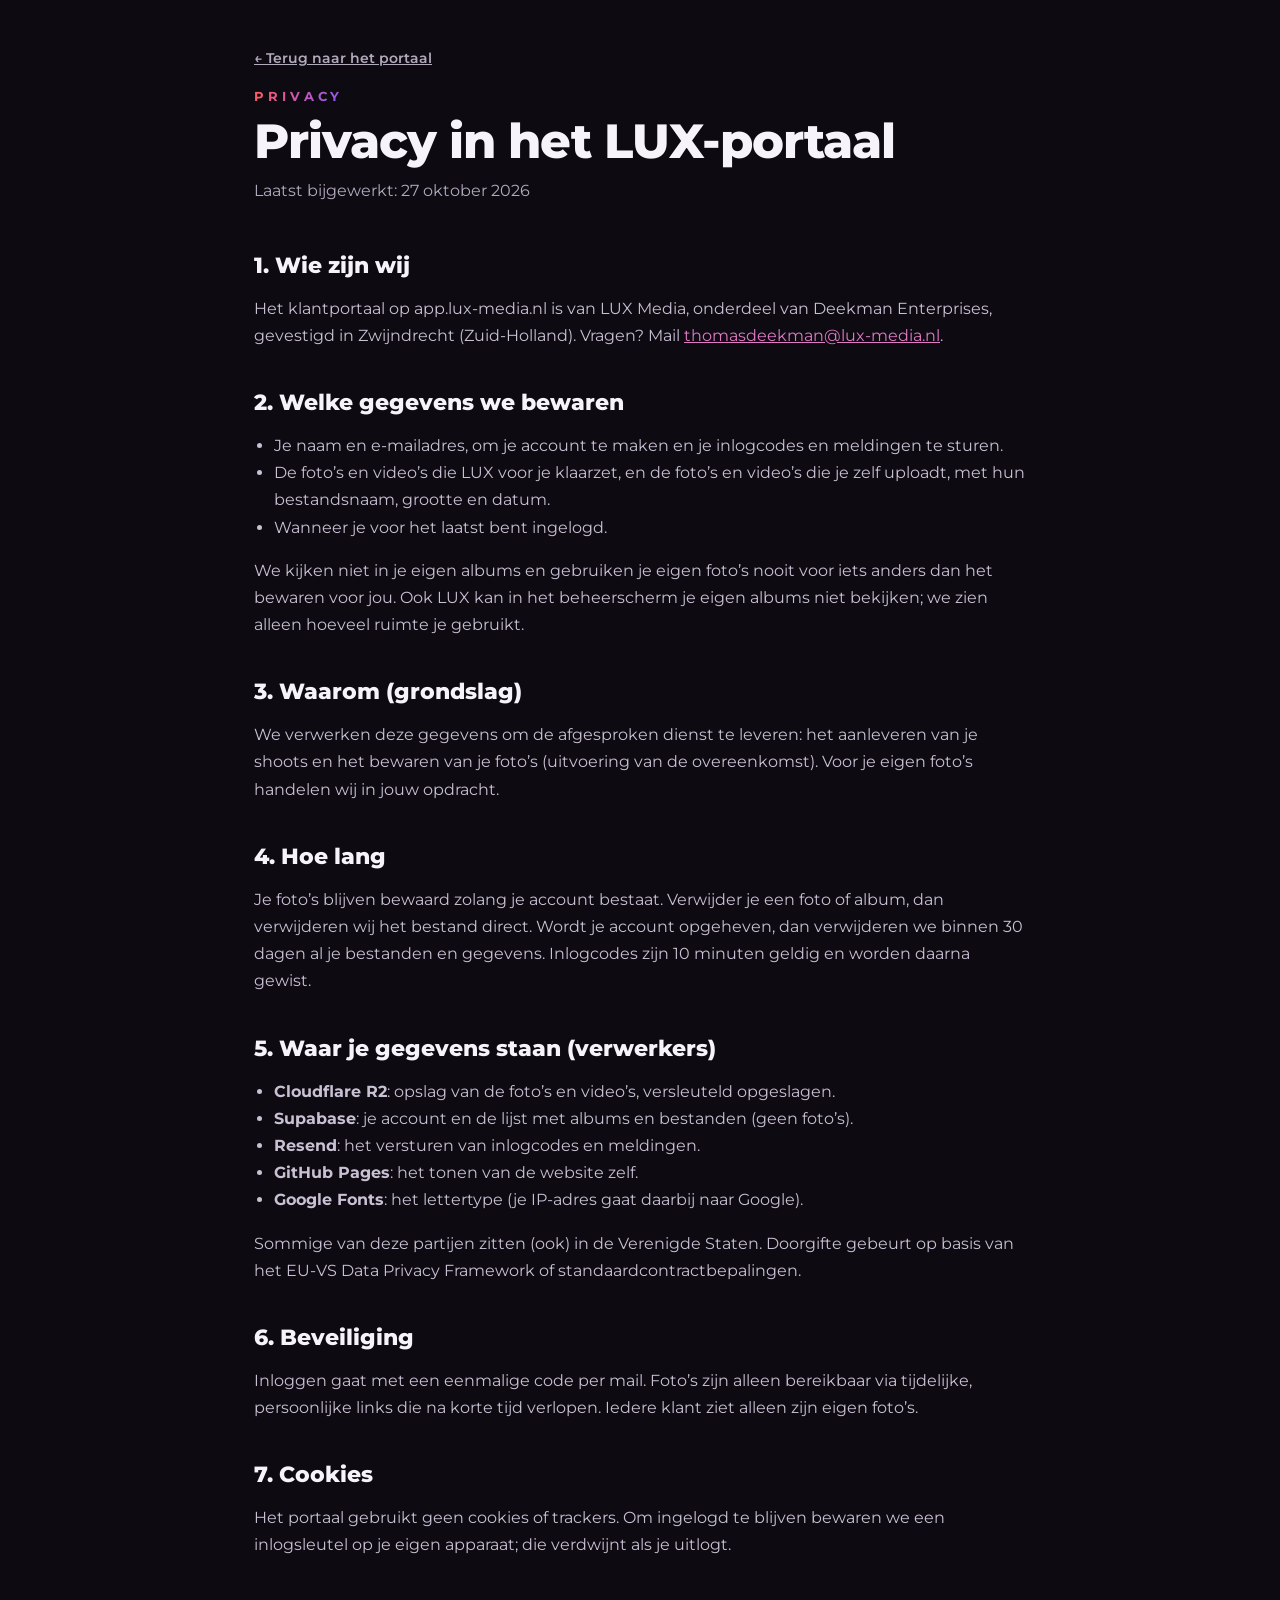
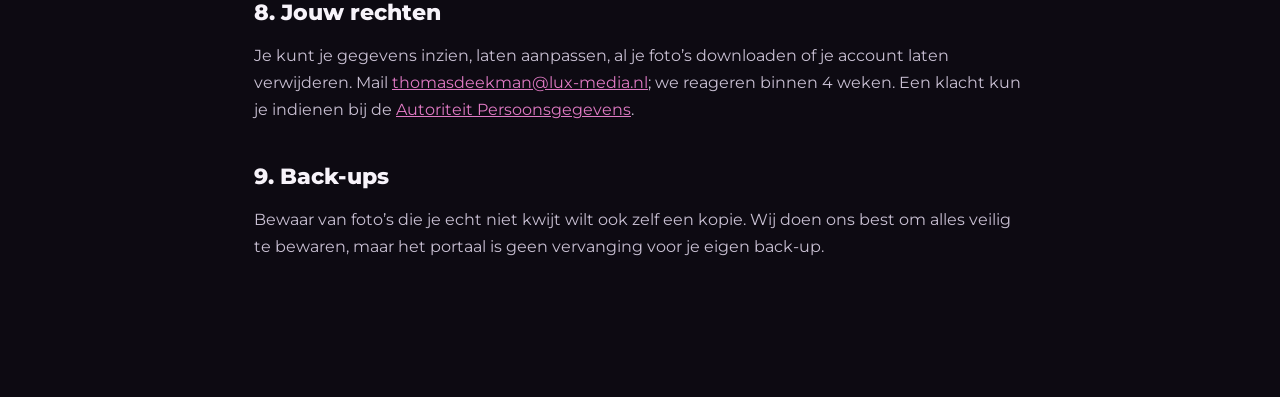
==== privacy.html @ debb9a60 "Add files via upload" ====
<!doctype html>
<html lang="nl">
<head>
<meta charset="utf-8">
<meta name="viewport" content="width=device-width, initial-scale=1">
<title>Privacy · LUX Klantportaal</title>
<meta name="theme-color" content="#0D0A12">
<link rel="icon" href="favicon.svg" type="image/svg+xml">
<link rel="preconnect" href="https://fonts.googleapis.com">
<link rel="preconnect" href="https://fonts.gstatic.com" crossorigin>
<link href="https://fonts.googleapis.com/css2?family=Montserrat:wght@300;400;500;600;700;800&display=swap" rel="stylesheet">
<link rel="stylesheet" href="app.css">
<style>
.tekst h2{margin:40px 0 10px;font-weight:800;font-size:22px}
.tekst p,.tekst li{color:#C9C0D3;font-size:16px;line-height:1.7}
.tekst ul{padding-left:20px}
</style>
</head>
<body>
<main style="max-width:820px;gap:8px">
<a class="terug" href="/">← Terug naar het portaal</a>
<span class="grad-text" style="font-weight:700;font-size:13px;letter-spacing:.3em;align-self:flex-start">PRIVACY</span>
<h1 class="titel">Privacy in het LUX-portaal</h1>
<p class="sub">Laatst bijgewerkt: 27 oktober 2026</p>
<div class="tekst">
<h2>1. Wie zijn wij</h2>
<p>Het klantportaal op app.lux-media.nl is van LUX Media, onderdeel van Deekman Enterprises, gevestigd in Zwijndrecht (Zuid-Holland). Vragen? Mail <a href="mailto:thomasdeekman@lux-media.nl">thomasdeekman@lux-media.nl</a>.</p>
<h2>2. Welke gegevens we bewaren</h2>
<ul>
<li>Je naam en e-mailadres, om je account te maken en je inlogcodes en meldingen te sturen.</li>
<li>De foto’s en video’s die LUX voor je klaarzet, en de foto’s en video’s die je zelf uploadt, met hun bestandsnaam, grootte en datum.</li>
<li>Wanneer je voor het laatst bent ingelogd.</li>
</ul>
<p>We kijken niet in je eigen albums en gebruiken je eigen foto’s nooit voor iets anders dan het bewaren voor jou. Ook LUX kan in het beheerscherm je eigen albums niet bekijken; we zien alleen hoeveel ruimte je gebruikt.</p>
<h2>3. Waarom (grondslag)</h2>
<p>We verwerken deze gegevens om de afgesproken dienst te leveren: het aanleveren van je shoots en het bewaren van je foto’s (uitvoering van de overeenkomst). Voor je eigen foto’s handelen wij in jouw opdracht.</p>
<h2>4. Hoe lang</h2>
<p>Je foto’s blijven bewaard zolang je account bestaat. Verwijder je een foto of album, dan verwijderen wij het bestand direct. Wordt je account opgeheven, dan verwijderen we binnen 30 dagen al je bestanden en gegevens. Inlogcodes zijn 10 minuten geldig en worden daarna gewist.</p>
<h2>5. Waar je gegevens staan (verwerkers)</h2>
<ul>
<li><b>Cloudflare R2</b>: opslag van de foto’s en video’s, versleuteld opgeslagen.</li>
<li><b>Supabase</b>: je account en de lijst met albums en bestanden (geen foto’s).</li>
<li><b>Resend</b>: het versturen van inlogcodes en meldingen.</li>
<li><b>GitHub Pages</b>: het tonen van de website zelf.</li>
<li><b>Google Fonts</b>: het lettertype (je IP-adres gaat daarbij naar Google).</li>
</ul>
<p>Sommige van deze partijen zitten (ook) in de Verenigde Staten. Doorgifte gebeurt op basis van het EU-VS Data Privacy Framework of standaardcontractbepalingen.</p>
<h2>6. Beveiliging</h2>
<p>Inloggen gaat met een eenmalige code per mail. Foto’s zijn alleen bereikbaar via tijdelijke, persoonlijke links die na korte tijd verlopen. Iedere klant ziet alleen zijn eigen foto’s.</p>
<h2>7. Cookies</h2>
<p>Het portaal gebruikt geen cookies of trackers. Om ingelogd te blijven bewaren we een inlogsleutel op je eigen apparaat; die verdwijnt als je uitlogt.</p>
<h2>8. Jouw rechten</h2>
<p>Je kunt je gegevens inzien, laten aanpassen, al je foto’s downloaden of je account laten verwijderen. Mail <a href="mailto:thomasdeekman@lux-media.nl">thomasdeekman@lux-media.nl</a>; we reageren binnen 4 weken. Een klacht kun je indienen bij de <a href="https://autoriteitpersoonsgegevens.nl">Autoriteit Persoonsgegevens</a>.</p>
<h2>9. Back-ups</h2>
<p>Bewaar van foto’s die je echt niet kwijt wilt ook zelf een kopie. Wij doen ons best om alles veilig te bewaren, maar het portaal is geen vervanging voor je eigen back-up.</p>
</div>
</main>
</body>
</html>
---- app.css ----
/* LUX Klantportaal */
:root{--bg:#0D0A12;--vlak:#17121F;--vlak2:#1B1524;--lijn:#2B2433;--lijn2:#3A3145;--tekst:#F7F3FA;--grijs:#B3A9BD;--grijs2:#8E849A;--roze:#E07AC4;--grad:linear-gradient(110deg,#FF5E5B,#C957B0,#8F55FF)}
*{box-sizing:border-box}
[hidden]{display:none !important}
html,body{margin:0;background:var(--bg);color:var(--tekst);font-family:Montserrat,system-ui,-apple-system,Segoe UI,sans-serif;-webkit-font-smoothing:antialiased}
a{color:var(--roze)}a:hover{color:var(--tekst)}
button,input,select{font:inherit;color:inherit}
.grad{background:var(--grad)}
.grad-text{background:var(--grad);-webkit-background-clip:text;background-clip:text;color:transparent}
.sr{position:absolute;width:1px;height:1px;overflow:hidden;clip:rect(0 0 0 0);white-space:nowrap}
.btn{display:inline-flex;align-items:center;justify-content:center;gap:10px;min-height:46px;padding:0 22px;border-radius:999px;border:0;cursor:pointer;font-weight:700;font-size:15px;text-decoration:none;transition:transform .2s,box-shadow .2s,opacity .2s;white-space:nowrap}
.btn:hover{transform:translateY(-2px)}
.btn:disabled{opacity:.55;cursor:default;transform:none}
.btn-grad{background:var(--grad);color:var(--bg)}.btn-grad:hover{color:var(--bg);box-shadow:0 10px 28px rgba(201,87,176,.4)}
.btn-ghost{background:var(--vlak);color:var(--tekst);border:1.5px solid var(--lijn2)}.btn-ghost:hover{color:var(--tekst);border-color:#C957B0}
.btn-rood{background:transparent;color:#FF8A88;border:1.5px solid #5A2A33}.btn-rood:hover{border-color:#FF8A88;color:#FF8A88}
.btn-klein{min-height:40px;padding:0 16px;font-size:13px}
.icon-btn{width:44px;height:44px;flex:none;border-radius:12px;border:1.5px solid var(--lijn2);background:var(--vlak);color:var(--tekst);display:inline-flex;align-items:center;justify-content:center;cursor:pointer}
.icon-btn:hover{border-color:#C957B0}
.kaart{background:var(--vlak);border:1px solid var(--lijn);border-radius:22px}
.veld{display:flex;flex-direction:column;gap:8px}
.veld label{font-size:13px;font-weight:600;color:var(--grijs)}
.veld input,.veld select{min-height:50px;padding:0 16px;border-radius:14px;border:1.5px solid var(--lijn2);background:var(--bg);color:var(--tekst);font-weight:500;font-size:16px;width:100%}
.veld input:focus,.veld select:focus{outline:none;border-color:#C957B0;box-shadow:0 0 0 4px rgba(201,87,176,.25)}
.melding{margin:0;padding:12px 16px;border-radius:14px;background:#2A1520;color:#FF9C9A;font-size:14px;font-weight:600}
.melding.goed{background:#1C1A2E;color:#C9B8FF}
.balk{height:10px;border-radius:999px;background:var(--lijn);overflow:hidden}
.balk>span{display:block;height:100%;border-radius:999px;background:var(--grad);transition:width .3s}
.in{animation:up .45s cubic-bezier(.2,.8,.2,1) both}
@keyframes up{from{opacity:0;transform:translateY(14px)}to{opacity:1;transform:none}}
@keyframes draai{to{transform:rotate(360deg)}}
.laden{display:flex;justify-content:center;padding:80px 0}
.laden span{width:40px;height:40px;border-radius:50%;border:4px solid var(--lijn);border-top-color:#C957B0;animation:draai .8s linear infinite}
@media (prefers-reduced-motion:reduce){*{animation-duration:.01s !important;transition:none !important}}

/* login */
.login{min-height:100vh;display:flex;flex-wrap:wrap}
.login-links{flex:1 1 480px;min-height:300px;padding:48px;display:flex;flex-direction:column;justify-content:space-between;gap:32px;color:var(--bg)}
.login-links h1{margin:0;font-weight:800;font-size:clamp(36px,5vw,62px);line-height:1;letter-spacing:-.03em;max-width:540px}
.login-links p{margin:0;font-size:18px;line-height:1.6;font-weight:500;max-width:520px}
.login-rechts{flex:1 1 420px;display:flex;align-items:center;justify-content:center;padding:48px 24px}
.login-form{width:100%;max-width:400px;display:flex;flex-direction:column;gap:20px}
.codes{display:flex;gap:8px}
.codes input{width:100%;max-width:54px;height:60px;border-radius:14px;border:1.5px solid var(--lijn2);background:var(--bg);color:var(--tekst);text-align:center;font-weight:800;font-size:24px;padding:0}
.codes input:focus{outline:none;border-color:#C957B0;box-shadow:0 0 0 4px rgba(201,87,176,.25)}
.logo{display:flex;align-items:center;gap:12px;text-decoration:none;color:inherit;background:none;border:0;padding:0;cursor:pointer}
.logo b{font-weight:800}.logo i{font-style:normal;font-weight:300}

/* kop */
.kop{border-bottom:1px solid var(--lijn);position:sticky;top:0;background:rgba(13,10,18,.92);backdrop-filter:blur(10px);z-index:5}
.kop-in{max-width:1320px;margin:0 auto;padding:14px 24px;display:flex;flex-wrap:wrap;align-items:center;justify-content:space-between;gap:12px}
.kop-rechts{display:flex;align-items:center;gap:10px;flex-wrap:wrap}
.wie{display:flex;align-items:center;gap:10px;padding:5px 14px 5px 5px;border-radius:999px;background:var(--vlak);border:1px solid var(--lijn);font-size:14px;font-weight:600}
.rondje{width:34px;height:34px;border-radius:50%;display:flex;align-items:center;justify-content:center;color:var(--bg);font-weight:800;font-size:14px;flex:none}
main{max-width:1320px;margin:0 auto;padding:36px 24px 120px;display:flex;flex-direction:column;gap:40px}
h1.titel{margin:0;font-weight:800;font-size:clamp(30px,4vw,48px);letter-spacing:-.02em}
h2.sectie{margin:0;font-weight:800;font-size:24px}
.sub{margin:0;color:var(--grijs);font-size:16px;line-height:1.6}
.rij{display:flex;flex-wrap:wrap;justify-content:space-between;align-items:flex-end;gap:16px}
.knoppen{display:flex;flex-wrap:wrap;gap:10px}

/* albums */
.albums{display:grid;grid-template-columns:repeat(auto-fill,minmax(240px,1fr));gap:22px}
.album{text-align:left;padding:0;border:0;background:none;color:var(--tekst);cursor:pointer;display:flex;flex-direction:column;gap:12px}
.album .cover{position:relative;aspect-ratio:4/3;border-radius:20px;overflow:hidden;background:var(--vlak);display:flex;align-items:center;justify-content:center}
.album .cover img{position:absolute;inset:0;width:100%;height:100%;object-fit:cover;transition:transform .6s cubic-bezier(.2,.8,.2,1)}
.album:hover .cover img{transform:scale(1.06)}
.album:focus-visible .cover{outline:3px solid #C957B0;outline-offset:3px}
.album .naam{font-weight:800;font-size:17px}
.album .info{color:var(--grijs);font-size:14px}
.album.nieuw-album .cover{border:2px dashed var(--lijn2);background:transparent}
.badge{position:absolute;left:12px;top:12px;padding:6px 12px;border-radius:999px;font-size:11px;font-weight:800;letter-spacing:.12em;color:var(--bg);z-index:1}
.badge.grijs{background:#2B2433;color:var(--tekst)}
.leeg{padding:36px;border:2px dashed var(--lijn2);border-radius:22px;color:var(--grijs);text-align:center;line-height:1.6}

/* foto's */
.fotos{display:grid;grid-template-columns:repeat(auto-fill,minmax(170px,1fr));gap:12px}
.foto{position:relative;aspect-ratio:1/1;border-radius:14px;overflow:hidden;border:0;padding:0;cursor:zoom-in;background:var(--vlak);display:flex;align-items:center;justify-content:center;color:var(--grijs)}
.foto img{position:absolute;inset:0;width:100%;height:100%;object-fit:cover;transition:transform .5s}
.foto:hover img{transform:scale(1.07)}
.foto:focus-visible{outline:3px solid #C957B0;outline-offset:2px}
.foto .speel{position:absolute;right:8px;bottom:8px;width:30px;height:30px;border-radius:50%;background:rgba(13,10,18,.75);display:flex;align-items:center;justify-content:center}

/* overlay */
.overlay{position:fixed;inset:0;background:rgba(13,10,18,.9);backdrop-filter:blur(8px);display:flex;align-items:center;justify-content:center;padding:20px;z-index:30}
.modal{width:100%;max-width:560px;max-height:calc(100vh - 40px);overflow:auto;padding:30px;display:flex;flex-direction:column;gap:20px;position:relative}
.modal h2{margin:0;font-weight:800;font-size:24px;padding-right:50px}
.sluit{position:absolute;top:18px;right:18px}
.lichtbak{flex-direction:column;gap:14px}
.lichtbak .beeld{max-width:min(1100px,100%);max-height:calc(100vh - 170px);border-radius:16px;object-fit:contain;background:#000}
.lichtbak .balkje{display:flex;flex-wrap:wrap;gap:10px;align-items:center;justify-content:center;color:var(--grijs);font-size:14px}
.lichtbak .pijl{position:absolute;top:50%;transform:translateY(-50%)}
.drop{border:2px dashed var(--lijn2);border-radius:20px;background:var(--bg);color:var(--tekst);padding:36px 20px;display:flex;flex-direction:column;align-items:center;gap:12px;cursor:pointer;font-weight:600;font-size:16px;text-align:center;width:100%}
.drop.over{border-color:#C957B0;background:#1B1524}
.drop small{color:var(--grijs2);font-size:13px;font-weight:500}
.uplijst{display:flex;flex-direction:column;gap:12px;max-height:46vh;overflow:auto}
.upitem{display:flex;align-items:center;gap:12px}
.upitem .mini{width:44px;height:44px;border-radius:10px;object-fit:cover;background:var(--vlak2);flex:none}
.upitem .wat{flex:1;min-width:0;display:flex;flex-direction:column;gap:6px}
.upitem .wat span{font-size:13px;font-weight:600;overflow:hidden;text-overflow:ellipsis;white-space:nowrap}
.vink{width:64px;height:64px;border-radius:50%;display:flex;align-items:center;justify-content:center}

/* beheer */
.stats{display:grid;grid-template-columns:repeat(auto-fit,minmax(200px,1fr));gap:14px}
.stats .kaart{padding:20px;display:flex;flex-direction:column;gap:4px}
.stats span{color:var(--grijs);font-size:13px;font-weight:600}.stats b{font-size:30px;font-weight:800}
.tabel{overflow-x:auto}
table{width:100%;border-collapse:collapse;min-width:820px}
th{text-align:left;font-size:12px;letter-spacing:.12em;text-transform:uppercase;color:var(--grijs);font-weight:700;padding:14px 16px;border-bottom:1px solid var(--lijn)}
td{padding:14px 16px;border-bottom:1px solid #221C2A;font-size:15px;vertical-align:middle}
tr:last-child td{border-bottom:0}
.pil{display:inline-block;padding:5px 12px;border-radius:999px;font-size:12px;font-weight:700}
.pil.actief{background:#C9B8FF;color:var(--bg)}.pil.vol{background:#FF8A88;color:var(--bg)}.pil.uitgenodigd{background:#2B2433;color:var(--tekst)}.pil.gepauzeerd{background:#3A2A2E;color:#FFB3B1}
.terug{align-self:flex-start;display:inline-flex;align-items:center;gap:8px;background:none;border:0;color:var(--grijs);cursor:pointer;font-weight:600;font-size:14px;padding:8px 0;min-height:44px}
.terug:hover{color:var(--tekst)}
.toast{position:fixed;left:50%;bottom:24px;transform:translateX(-50%);background:var(--vlak);border:1px solid var(--lijn2);padding:14px 20px;border-radius:14px;font-weight:600;font-size:14px;z-index:40;box-shadow:0 12px 30px rgba(0,0,0,.4)}
.fab{display:none}
@media (max-width:640px){
  .login-links{padding:32px 24px;min-height:0}
  .kop-in{padding:12px 16px}
  main{padding:24px 16px 120px;gap:32px}
  .wie span.naam{display:none}
  .kop .btn-upload{display:none}
  .fab{display:inline-flex;position:fixed;left:16px;right:16px;bottom:18px;z-index:10;min-height:58px;font-size:17px;box-shadow:0 12px 30px rgba(0,0,0,.5)}
  .albums{grid-template-columns:repeat(2,minmax(0,1fr));gap:14px}
  .album .naam{font-size:15px}
  .fotos{grid-template-columns:repeat(3,minmax(0,1fr));gap:4px}
  .foto{border-radius:6px}
  .modal{padding:24px 20px}
  .lichtbak .pijl{top:auto;bottom:20px;transform:none}
}
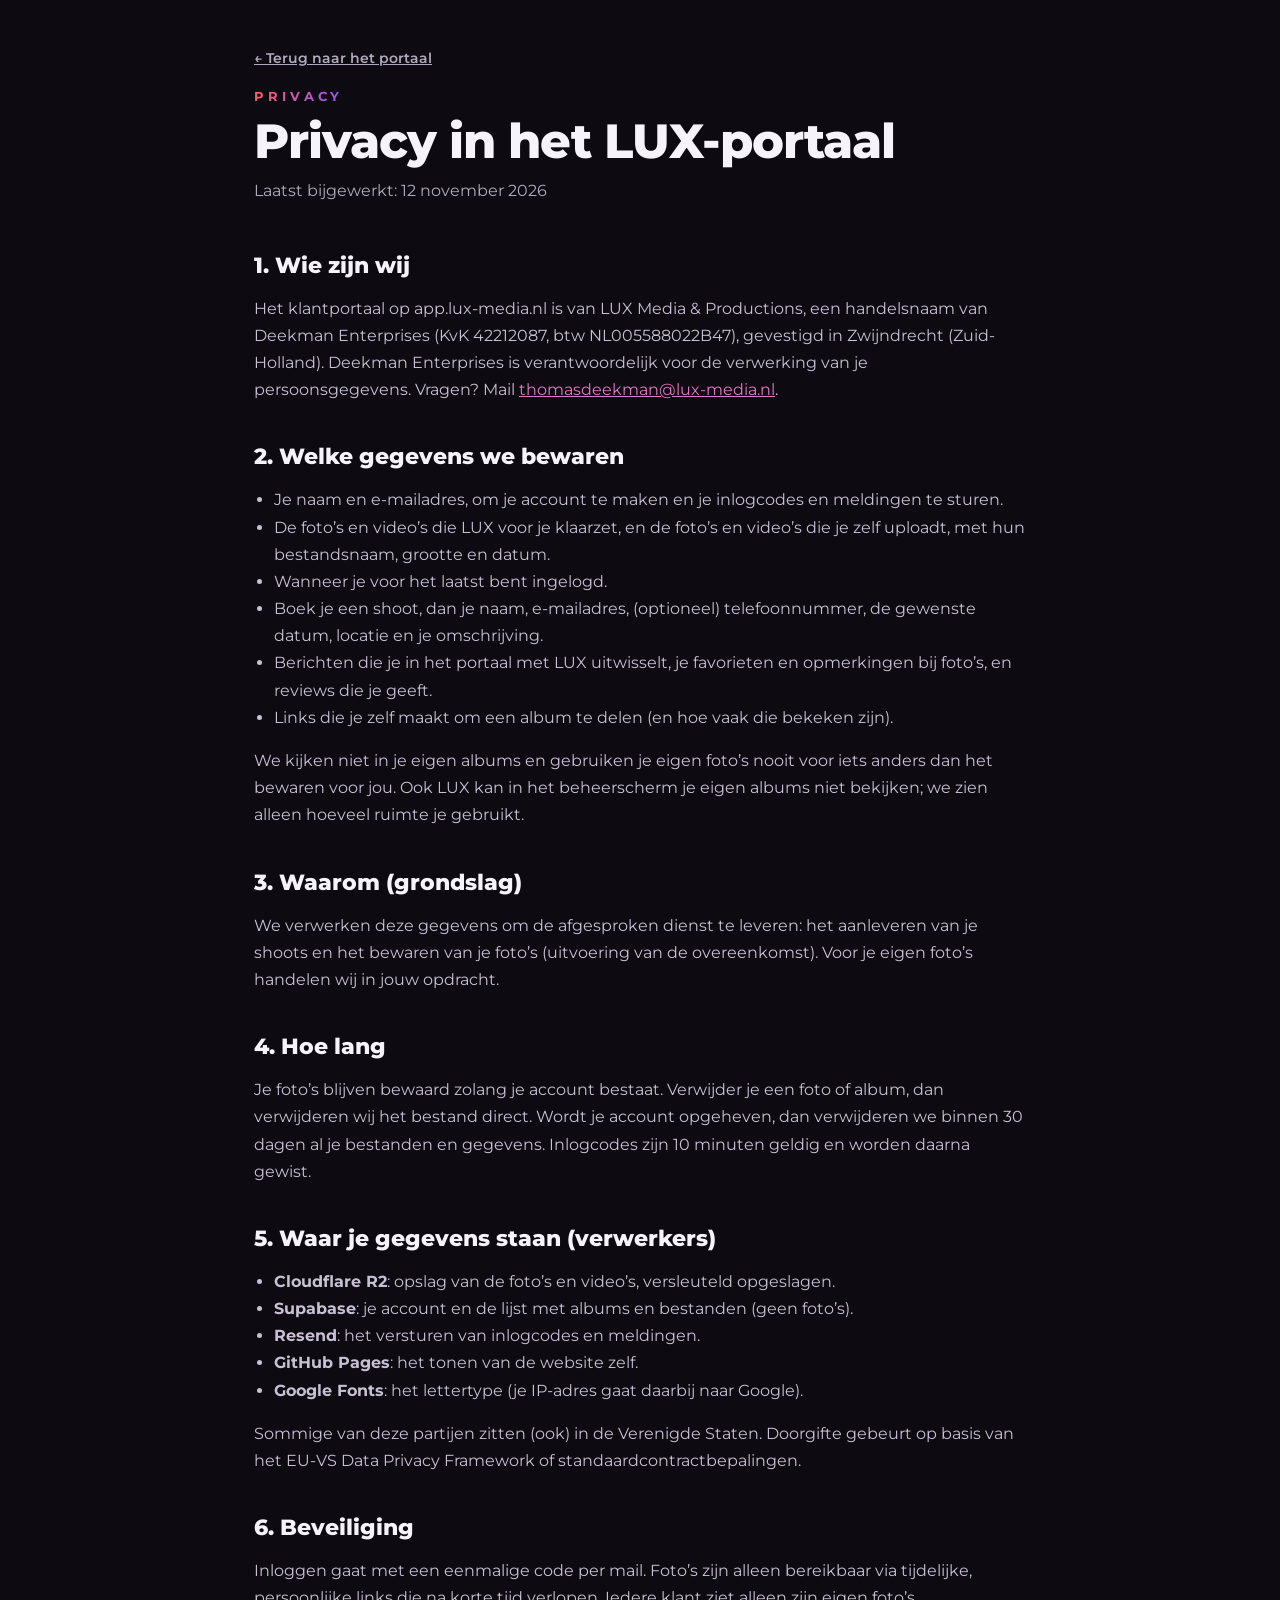
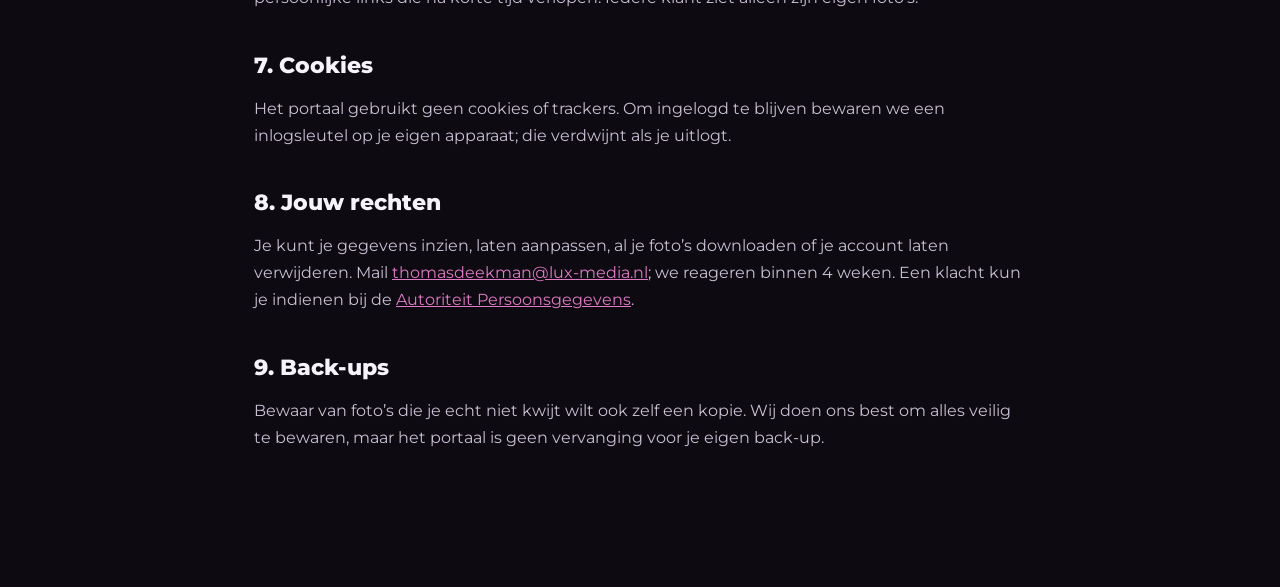
==== commit fb5a257a: "Add files via upload" ====
--- a/privacy.html
+++ b/privacy.html
@@ -21,15 +21,18 @@
 <a class="terug" href="/">← Terug naar het portaal</a>
 <span class="grad-text" style="font-weight:700;font-size:13px;letter-spacing:.3em;align-self:flex-start">PRIVACY</span>
 <h1 class="titel">Privacy in het LUX-portaal</h1>
-<p class="sub">Laatst bijgewerkt: 27 oktober 2026</p>
+<p class="sub">Laatst bijgewerkt: 12 november 2026</p>
 <div class="tekst">
 <h2>1. Wie zijn wij</h2>
-<p>Het klantportaal op app.lux-media.nl is van LUX Media, onderdeel van Deekman Enterprises, gevestigd in Zwijndrecht (Zuid-Holland). Vragen? Mail <a href="mailto:thomasdeekman@lux-media.nl">thomasdeekman@lux-media.nl</a>.</p>
+<p>Het klantportaal op app.lux-media.nl is van LUX Media &amp; Productions, een handelsnaam van Deekman Enterprises (KvK&nbsp;42212087, btw&nbsp;NL005588022B47), gevestigd in Zwijndrecht (Zuid-Holland). Deekman Enterprises is verantwoordelijk voor de verwerking van je persoonsgegevens. Vragen? Mail <a href="mailto:thomasdeekman@lux-media.nl">thomasdeekman@lux-media.nl</a>.</p>
 <h2>2. Welke gegevens we bewaren</h2>
 <ul>
 <li>Je naam en e-mailadres, om je account te maken en je inlogcodes en meldingen te sturen.</li>
 <li>De foto’s en video’s die LUX voor je klaarzet, en de foto’s en video’s die je zelf uploadt, met hun bestandsnaam, grootte en datum.</li>
 <li>Wanneer je voor het laatst bent ingelogd.</li>
+<li>Boek je een shoot, dan je naam, e-mailadres, (optioneel) telefoonnummer, de gewenste datum, locatie en je omschrijving.</li>
+<li>Berichten die je in het portaal met LUX uitwisselt, je favorieten en opmerkingen bij foto’s, en reviews die je geeft.</li>
+<li>Links die je zelf maakt om een album te delen (en hoe vaak die bekeken zijn).</li>
 </ul>
 <p>We kijken niet in je eigen albums en gebruiken je eigen foto’s nooit voor iets anders dan het bewaren voor jou. Ook LUX kan in het beheerscherm je eigen albums niet bekijken; we zien alleen hoeveel ruimte je gebruikt.</p>
 <h2>3. Waarom (grondslag)</h2>
--- a/app.css
+++ b/app.css
@@ -129,3 +129,229 @@
   .modal{padding:24px 20px}
   .lichtbak .pijl{top:auto;bottom:20px;transform:none}
 }
+/* ---------- als app op de telefoon ---------- */
+.kop{padding-top:env(safe-area-inset-top)}
+body{padding-bottom:env(safe-area-inset-bottom)}
+@media (display-mode: standalone){.login-links{padding-top:calc(48px + env(safe-area-inset-top))}}
+.inst{position:fixed;left:12px;right:12px;bottom:calc(12px + env(safe-area-inset-bottom));z-index:30;max-width:520px;margin:0 auto;background:var(--vlak);border:1px solid var(--lijn2);border-radius:20px;padding:14px;display:flex;align-items:center;gap:12px;box-shadow:0 18px 40px rgba(0,0,0,.5);animation:instIn .35s ease-out}
+@keyframes instIn{from{transform:translateY(24px);opacity:0}to{transform:none;opacity:1}}
+.inst img{width:48px;height:48px;border-radius:12px;flex:none}
+.inst-tekst{flex:1;min-width:0}
+.inst-tekst strong{display:block;font-size:15px}
+.inst-tekst span{display:block;color:var(--grijs);font-size:13px;line-height:1.45;margin-top:2px}
+.inst .btn{min-height:44px;padding:0 16px;font-size:14px;flex:none}
+.inst .icon-btn{width:36px;height:36px;border:0;background:transparent;color:var(--grijs2)}
+.inst-stappen{margin:8px 0 0;padding:0;list-style:none;display:grid;gap:6px;color:var(--grijs);font-size:13px}
+.inst-stappen li{display:flex;align-items:center;gap:8px}
+.inst-stappen b{color:var(--tekst)}
+.inst-stappen svg{flex:none}
+.inst-knop{display:inline-flex;align-items:center;gap:8px}
+@media (prefers-reduced-motion: reduce){.inst{animation:none}}
+/* ---------- shoot boeken ---------- */
+.veld textarea{min-height:120px;padding:14px 16px;border-radius:14px;border:1.5px solid var(--lijn2);background:var(--bg);color:var(--tekst);font:inherit;font-weight:500;font-size:16px;width:100%;resize:vertical;line-height:1.5}
+.veld textarea:focus{outline:none;border-color:#C957B0;box-shadow:0 0 0 4px rgba(201,87,176,.25)}
+.veld .label{font-size:13px;font-weight:600;color:var(--grijs)}
+.boek{max-width:980px}
+.boek-kop{display:flex;flex-direction:column;gap:12px;max-width:720px}
+.eyebrow{font-weight:700;font-size:13px;letter-spacing:.3em;align-self:flex-start}
+.boek-form{display:flex;flex-direction:column;gap:20px}
+.stap{padding:28px;display:flex;flex-direction:column;gap:20px}
+.stap-kop{display:flex;gap:16px;align-items:flex-start}
+.stap-kop h2{margin:0;font-weight:800;font-size:22px}
+.stap-kop p{margin:4px 0 0;color:var(--grijs);font-size:15px;line-height:1.5}
+.nr{width:38px;height:38px;border-radius:50%;flex:none;display:flex;align-items:center;justify-content:center;color:var(--bg);font-weight:800}
+.keuzes{display:grid;grid-template-columns:repeat(auto-fill,minmax(160px,1fr));gap:12px}
+.keuze{position:relative;cursor:pointer}
+.keuze input{position:absolute;opacity:0;inset:0;margin:0;cursor:pointer}
+.keuze-in{display:flex;flex-direction:column;gap:6px;height:100%;padding:18px;border-radius:18px;border:1.5px solid var(--lijn2);background:var(--bg);transition:border-color .2s,background .2s,transform .2s}
+.keuze-in b{font-size:15px}.keuze-in small{color:var(--grijs);font-size:13px;line-height:1.4}
+.keuze-icoon{width:46px;height:46px;border-radius:14px;background:var(--vlak2);display:flex;align-items:center;justify-content:center;color:var(--roze);margin-bottom:6px;transition:background .2s,color .2s}
+.keuze:hover .keuze-in{border-color:#6A4F7E;transform:translateY(-2px)}
+.keuze input:checked+.keuze-in{border-color:#C957B0;background:#1B1524;box-shadow:0 0 0 1px #C957B0 inset}
+.keuze input:checked+.keuze-in .keuze-icoon{background:var(--grad);color:var(--bg)}
+.keuze input:focus-visible+.keuze-in{outline:3px solid #C957B0;outline-offset:2px}
+.wanneer{display:flex;flex-wrap:wrap;gap:24px;align-items:flex-start}
+.kalender{flex:1 1 320px;max-width:420px}
+.wanneer-rechts{flex:1 1 260px;display:flex;flex-direction:column;gap:18px}
+.kal-kop{display:flex;align-items:center;justify-content:space-between;margin-bottom:10px}
+.kal-kop b{font-size:16px}
+.kal-kop .icon-btn:disabled{opacity:.35;cursor:default}
+.kal-grid{display:grid;grid-template-columns:repeat(7,1fr);gap:4px}
+.kal-dag{text-align:center;font-size:12px;font-weight:700;color:var(--grijs2);text-transform:uppercase;padding:6px 0}
+.kal-d{aspect-ratio:1;min-height:40px;border-radius:12px;border:0;background:transparent;color:var(--tekst);font-weight:600;font-size:15px;cursor:pointer;transition:background .15s}
+.kal-d:hover:not(:disabled){background:var(--vlak2)}
+.kal-d:disabled{color:#4A4152;cursor:default}
+.kal-d.vol{text-decoration:line-through;color:#7A5560}
+.kal-d.vandaag{box-shadow:inset 0 0 0 1.5px var(--lijn2)}
+.kal-d.gekozen-d{background:var(--grad);color:var(--bg);font-weight:800}
+.kal-d:focus-visible{outline:3px solid #C957B0;outline-offset:1px}
+.kal-legenda{display:flex;gap:16px;margin-top:10px;color:var(--grijs);font-size:12px}
+.kal-legenda span{display:flex;align-items:center;gap:6px}
+.bol{width:10px;height:10px;border-radius:50%;display:inline-block}.bol.vol{background:#7A5560}
+.gekozen{padding:16px 18px;border-radius:16px;background:var(--bg);border:1.5px dashed var(--lijn2);color:var(--grijs);display:flex;flex-direction:column;gap:4px;font-size:15px}
+.gekozen b{color:var(--tekst);font-size:17px}
+.vink-rij{display:flex;gap:12px;align-items:center;font-size:15px;min-height:44px;cursor:pointer}
+.vink-rij input{width:20px;height:20px;accent-color:#C957B0;flex:none}
+.chips{display:flex;flex-wrap:wrap;gap:8px}
+.chip{position:relative;cursor:pointer}
+.chip input{position:absolute;opacity:0;inset:0;margin:0}
+.chip span{display:inline-flex;align-items:center;min-height:40px;padding:0 16px;border-radius:999px;border:1.5px solid var(--lijn2);font-size:14px;font-weight:600;background:var(--bg)}
+.chip input:checked+span{background:var(--grad);color:var(--bg);border-color:transparent}
+.chip input:focus-visible+span{outline:3px solid #C957B0;outline-offset:2px}
+.velden2{display:grid;grid-template-columns:repeat(auto-fit,minmax(220px,1fr));gap:16px}
+.potje{position:absolute;left:-9999px;width:1px;height:1px;overflow:hidden}
+.boek-onder{display:flex;flex-wrap:wrap;align-items:center;gap:16px}
+.btn-groot{min-height:58px;padding:0 34px;font-size:17px}
+.bedankt{padding:48px 28px;display:flex;flex-direction:column;align-items:center;text-align:center;gap:16px;max-width:620px;margin:20px auto}
+.bedankt .vink{animation:pop .5s cubic-bezier(.2,1.4,.4,1) both}
+@keyframes pop{from{transform:scale(.4);opacity:0}to{transform:none;opacity:1}}
+/* volgen */
+.volg-grid{display:grid;grid-template-columns:repeat(auto-fit,minmax(300px,1fr));gap:20px;align-items:start}
+.tijdlijn{list-style:none;margin:0;padding:0;display:flex;flex-direction:column}
+.tijdlijn li{display:flex;gap:16px;position:relative;padding-bottom:26px;color:var(--grijs2)}
+.tijdlijn li:last-child{padding-bottom:0}
+.tijdlijn li::before{content:"";position:absolute;left:13px;top:30px;bottom:2px;width:2px;background:var(--lijn)}
+.tijdlijn li:last-child::before{display:none}
+.tijdlijn li.klaar::before{background:#C957B0}
+.tijdlijn .punt{width:28px;height:28px;border-radius:50%;flex:none;border:2px solid var(--lijn2);background:var(--bg);display:flex;align-items:center;justify-content:center}
+.tijdlijn li.klaar .punt{background:var(--grad);border:0}
+.tijdlijn li.nu .punt{border-color:#C957B0;box-shadow:0 0 0 5px rgba(201,87,176,.2);background:#C957B0}
+.tijdlijn b{font-size:16px;line-height:28px}
+.tijdlijn li.klaar b,.tijdlijn li.nu b{color:var(--tekst)}
+.tijdlijn p{margin:4px 0 0;color:var(--grijs);font-size:14px;line-height:1.5}
+.volg-info{padding:26px;display:flex;flex-direction:column;gap:18px}
+.volg-info dl,.av-dl{margin:0;display:grid;grid-template-columns:auto 1fr;gap:10px 18px;font-size:15px}
+.volg-info dt,.av-dl dt{color:var(--grijs);font-size:13px;font-weight:600;padding-top:2px}
+.volg-info dd,.av-dl dd{margin:0}
+.soort-pillen{display:flex;flex-wrap:wrap;gap:6px}
+.soort-pillen span{display:inline-flex;align-items:center;gap:6px;padding:5px 11px;border-radius:999px;background:var(--vlak2);border:1px solid var(--lijn2);font-size:13px;font-weight:600}
+.soort-pillen svg{color:var(--roze)}
+.bericht{margin:0;padding:14px 16px;border-left:3px solid #C957B0;background:var(--bg);border-radius:10px;font-size:15px;line-height:1.6;color:var(--tekst)}
+.portaal-tip{display:flex;flex-direction:column;gap:8px;padding:18px;border-radius:16px;background:linear-gradient(135deg,rgba(255,94,91,.14),rgba(143,85,255,.14));border:1px solid #3A3145}
+.portaal-tip span{color:var(--grijs);font-size:14px;line-height:1.5}.portaal-tip .btn{align-self:flex-start;margin-top:4px}
+.voorstel{padding:28px;display:flex;flex-direction:column;gap:14px;border-color:#C957B0}
+.voorstel h2{margin:0;font-size:20px;font-weight:800}
+.groot-datum{margin:0;font-size:clamp(24px,3.4vw,34px);font-weight:800;align-self:flex-start}
+/* beheer aanvragen */
+.tabs{display:flex;gap:6px;border-bottom:1px solid var(--lijn);margin-bottom:-8px}
+.tabs a{padding:12px 18px;color:var(--grijs);text-decoration:none;font-weight:700;font-size:15px;border-bottom:2px solid transparent;margin-bottom:-1px;display:inline-flex;align-items:center;gap:8px;min-height:44px}
+.tabs a:hover{color:var(--tekst)}
+.tabs a.actief{color:var(--tekst);border-bottom-color:#C957B0}
+.teller{min-width:22px;height:22px;padding:0 6px;border-radius:999px;color:var(--bg);font-size:12px;font-weight:800;display:inline-flex;align-items:center;justify-content:center}
+.chip-knop{min-height:40px;padding:0 16px;border-radius:999px;border:1.5px solid var(--lijn2);background:var(--vlak);color:var(--tekst);font-weight:600;font-size:14px;cursor:pointer}
+.chip-knop span{color:var(--grijs2);margin-left:4px}
+.chip-knop.actief{background:var(--tekst);color:var(--bg);border-color:var(--tekst)}.chip-knop.actief span{color:#6A6070}
+.aanvragen{display:grid;grid-template-columns:repeat(auto-fill,minmax(300px,1fr));gap:16px}
+.aanvraag{padding:20px;text-align:left;color:var(--tekst);cursor:pointer;display:flex;flex-direction:column;gap:12px;transition:border-color .2s,transform .2s;font:inherit}
+.aanvraag:hover{border-color:#C957B0;transform:translateY(-2px)}
+.aanvraag:focus-visible{outline:3px solid #C957B0;outline-offset:2px}
+.aanvraag-boven{display:flex;justify-content:space-between;align-items:center;gap:10px}
+.wanneer-k{color:var(--grijs2);font-size:13px}
+.aanvraag-naam{font-size:18px;font-weight:800}
+.aanvraag-info{display:flex;flex-direction:column;gap:4px;color:var(--grijs);font-size:14px}
+.pil.st-aangevraagd{background:var(--grad);color:var(--bg)}
+.pil.st-voorstel{background:#3A2F4A;color:#E3D6FF}
+.pil.st-bevestigd{background:#C9B8FF;color:var(--bg)}
+.pil.st-geschoten,.pil.st-bewerking{background:#2B2433;color:var(--tekst)}
+.pil.st-klaar{background:#B8F0D2;color:var(--bg)}
+.pil.st-afgewezen{background:#3A2A2E;color:#FFB3B1}
+@media (max-width:640px){
+  .stap{padding:22px 18px}
+  .keuzes{grid-template-columns:repeat(2,minmax(0,1fr))}
+  .boek-onder .btn{width:100%}
+  .kal-d{min-height:38px;font-size:14px}
+  .tabs a{padding:12px 12px}
+}
+.modal .pil{align-self:flex-start}
+/* ---------- ronde 1: favorieten, gebruik, chat, delen, formaten, reviews ---------- */
+.foto-w{position:relative}
+.foto-w .foto{width:100%}
+.hart{position:absolute;right:6px;top:6px;width:38px;height:38px;border-radius:50%;border:0;background:rgba(13,10,18,.6);backdrop-filter:blur(6px);color:#F7F3FA;display:flex;align-items:center;justify-content:center;cursor:pointer;transition:transform .2s,background .2s;z-index:1}
+.hart:hover{transform:scale(1.1)}
+.hart.aan{background:var(--grad);color:var(--bg);animation:hartPop .35s cubic-bezier(.2,1.6,.4,1)}
+.hart.stil{width:30px;height:30px;cursor:default;pointer-events:none}
+.hart:focus-visible{outline:3px solid #C957B0;outline-offset:2px}
+@keyframes hartPop{from{transform:scale(.6)}to{transform:scale(1)}}
+.fb-stip{position:absolute;left:8px;bottom:8px;width:28px;height:28px;border-radius:50%;background:rgba(13,10,18,.75);display:flex;align-items:center;justify-content:center;color:#E07AC4}
+.infobalk{display:grid;grid-template-columns:repeat(auto-fit,minmax(300px,1fr));gap:14px}
+.gebruik-blok,.kies-blok{display:flex;gap:14px;align-items:flex-start;padding:18px 20px;border-radius:20px;background:var(--vlak);border:1px solid var(--lijn)}
+.kies-blok{flex-wrap:wrap;align-items:center;justify-content:space-between}
+.gebruik-blok>div,.kies-blok>div{display:flex;flex-direction:column;gap:4px;min-width:0;flex:1 1 220px}
+.gebruik-blok b,.kies-blok b{font-size:15px;display:inline-flex;align-items:center;gap:6px}
+.kies-blok b svg{color:#FF5E5B}
+.gebruik-blok span{font-size:15px;color:var(--tekst)}
+.gebruik-blok small,.kies-blok small{color:var(--grijs);font-size:13px;line-height:1.5}
+.gebruik-blok select,.mini-select{min-height:40px;border-radius:12px;border:1.5px solid var(--lijn2);background:var(--bg);color:var(--tekst);padding:0 12px;font-weight:600;font-size:14px;max-width:100%}
+.gb-icoon{width:38px;height:38px;border-radius:12px;flex:none;display:flex;align-items:center;justify-content:center;color:var(--bg);font-weight:800;font-size:18px}
+.ok-tekst{color:#B8F0D2 !important;width:100%}
+.lb-extra{display:flex;flex-wrap:wrap;gap:10px;align-items:center;justify-content:center;max-width:min(900px,100%)}
+.gebruik-pil{padding:7px 12px;border-radius:999px;font-size:12px;font-weight:700;background:#2B2433;color:var(--tekst)}
+.gebruik-pil.gb-commercieel{background:#B8F0D2;color:var(--bg)}.gebruik-pil.gb-prive{background:#3A2A2E;color:#FFB3B1}
+.lb-fb{display:flex;gap:8px;flex:1 1 360px;max-width:560px}
+.lb-fb input{flex:1;min-width:0;min-height:40px;border-radius:12px;border:1.5px solid var(--lijn2);background:var(--bg);color:var(--tekst);padding:0 14px;font-size:14px}
+.lb-fb input:focus{outline:none;border-color:#C957B0}
+.lb-fb-tekst{display:inline-flex;align-items:center;gap:6px;padding:8px 14px;border-radius:12px;background:var(--vlak);border:1px solid var(--lijn2);font-size:14px;color:var(--tekst)}
+.hart-knop.aan{background:var(--grad);color:var(--bg);border-color:transparent}
+.chat{padding:24px;display:flex;flex-direction:column;gap:16px;scroll-margin-top:90px}
+.chat-kop small{display:block;color:var(--grijs);font-size:13px;margin-top:4px}
+.chat-lijst{display:flex;flex-direction:column;gap:12px;max-height:420px;overflow-y:auto;padding:4px}
+.chat-lijst .laden{padding:30px 0}
+.chat-leeg{margin:0;color:var(--grijs2);font-size:14px;text-align:center;padding:20px}
+.bericht-r{display:flex;flex-direction:column;gap:4px;max-width:78%}
+.bericht-r.mij{align-self:flex-end;align-items:flex-end}
+.bericht-r small{color:var(--grijs2);font-size:11px}
+.bubbel{padding:11px 15px;border-radius:18px;font-size:15px;line-height:1.5;background:var(--vlak2);border:1px solid var(--lijn2);word-wrap:break-word}
+.bericht-r.mij .bubbel{background:var(--grad);color:var(--bg);border:0;border-bottom-right-radius:6px;font-weight:500}
+.bericht-r.zij .bubbel{border-bottom-left-radius:6px}
+.chat-form{display:flex;gap:10px;align-items:flex-end}
+.chat-form textarea{flex:1;min-height:46px;max-height:160px;resize:none;border-radius:16px;border:1.5px solid var(--lijn2);background:var(--bg);color:var(--tekst);padding:12px 16px;font:inherit;font-size:15px;line-height:1.4}
+.chat-form textarea:focus{outline:none;border-color:#C957B0;box-shadow:0 0 0 4px rgba(201,87,176,.2)}
+.chat-form .btn{min-height:46px}
+.badges-r{position:absolute;right:10px;bottom:10px;display:flex;flex-direction:column;align-items:flex-end;gap:6px;z-index:1}
+.badge-r{padding:5px 10px;border-radius:999px;font-size:11px;font-weight:800;background:rgba(13,10,18,.8);color:var(--tekst);backdrop-filter:blur(6px)}
+.badge-r.bericht-b{background:var(--grad);color:var(--bg)}
+.dl-lijst h3{margin:4px 0 10px;font-size:15px}
+.dl-item{display:flex;flex-wrap:wrap;gap:10px;align-items:center;justify-content:space-between;padding:12px 0;border-top:1px solid var(--lijn)}
+.dl-item>div:first-child{display:flex;flex-direction:column;gap:4px;min-width:0;flex:1 1 220px}
+.dl-item code{font-size:13px;color:var(--roze);overflow:hidden;text-overflow:ellipsis;white-space:nowrap}
+.dl-item small{color:var(--grijs);font-size:12px}
+.formaat-modal{max-width:640px}
+.fm-podium{position:relative;display:flex;justify-content:center;align-items:center;min-height:240px;background:repeating-conic-gradient(#17121F 0 25%,#1B1524 0 50%) 0 0/20px 20px;border-radius:16px;padding:12px}
+.fm-podium canvas{border-radius:6px;box-shadow:0 10px 30px rgba(0,0,0,.5);cursor:grab;touch-action:none;max-width:100%}
+.fm-podium canvas:active{cursor:grabbing}
+.fm-podium canvas:focus-visible{outline:3px solid #C957B0;outline-offset:3px}
+.fm-zoom{display:flex;align-items:center;gap:12px;font-size:13px;font-weight:600;color:var(--grijs)}
+.fm-zoom input{flex:1;accent-color:#C957B0}
+.reclame{padding:28px;display:flex;flex-wrap:wrap;gap:20px;align-items:center;justify-content:space-between;background:linear-gradient(135deg,rgba(255,94,91,.12),rgba(143,85,255,.12))}
+.reclame>div:first-child{display:flex;flex-direction:column;gap:8px;max-width:620px}
+.reclame h2{margin:0;font-size:24px;font-weight:800}
+.review-kaart{padding:26px;display:grid;grid-template-columns:repeat(auto-fit,minmax(280px,1fr));gap:22px;align-items:start}
+.review-kaart form{display:flex;flex-direction:column;gap:14px}
+.bedankt-klein{display:flex;align-items:center;gap:16px}.bedankt-klein .vink{width:52px;height:52px;flex:none}
+.sterren{display:flex;gap:4px;flex-direction:row-reverse;justify-content:flex-end}
+.sterren label{cursor:pointer;position:relative}
+.sterren input{position:absolute;opacity:0;inset:0;margin:0}
+.sterren span[aria-hidden]{font-size:38px;line-height:1;color:#3A3145;transition:color .15s,transform .15s;display:block}
+.sterren label:hover span[aria-hidden],.sterren label:hover~label span[aria-hidden],.sterren input:checked+span,.sterren label:has(input:checked)~label span[aria-hidden]{color:#FF8A5B}
+.sterren label:hover span[aria-hidden]{transform:scale(1.12)}
+.sterren input:focus-visible+span{outline:3px solid #C957B0;outline-offset:2px;border-radius:6px}
+.sterren-tekst{color:#FF8A5B;font-size:18px;letter-spacing:2px}
+.ref-kaart{padding:26px;display:flex;flex-wrap:wrap;gap:22px;align-items:center;justify-content:space-between;background:var(--grad);border:0;color:var(--bg)}
+.ref-tekst{display:flex;flex-direction:column;gap:6px;max-width:560px}
+.ref-tekst h2{margin:0;font-size:24px;font-weight:800}
+.ref-tekst p{margin:0;font-size:15px;line-height:1.55;font-weight:500}
+.ref-link{display:flex;flex-direction:column;gap:10px;align-items:flex-start}
+.ref-link code{padding:10px 14px;border-radius:12px;background:rgba(13,10,18,.85);color:#F7F3FA;font-size:13px;max-width:100%;overflow:hidden;text-overflow:ellipsis;white-space:nowrap}
+.ref-link small{font-size:13px;font-weight:600}
+.btn-dark{background:var(--bg);color:var(--tekst)}.btn-dark:hover{color:var(--tekst)}
+.ref-banner{display:flex;align-items:center;gap:14px;padding:14px 18px;border-radius:18px;background:linear-gradient(135deg,rgba(255,94,91,.16),rgba(143,85,255,.16));border:1px solid #3A3145;font-size:15px;line-height:1.5}
+.ref-banner .rondje{font-weight:800;flex:none}
+@media (max-width:640px){
+  .hart{width:32px;height:32px;right:4px;top:4px}.hart svg{width:15px;height:15px}
+  .fb-stip{width:22px;height:22px;left:4px;bottom:4px}.fb-stip svg{width:12px;height:12px}
+  .badges-r{right:6px;bottom:6px}
+  .bericht-r{max-width:88%}
+  .chat{padding:18px}
+  .lb-extra{padding:0 8px}
+}
+.toast.boven{bottom:auto;top:calc(20px + env(safe-area-inset-top))}
